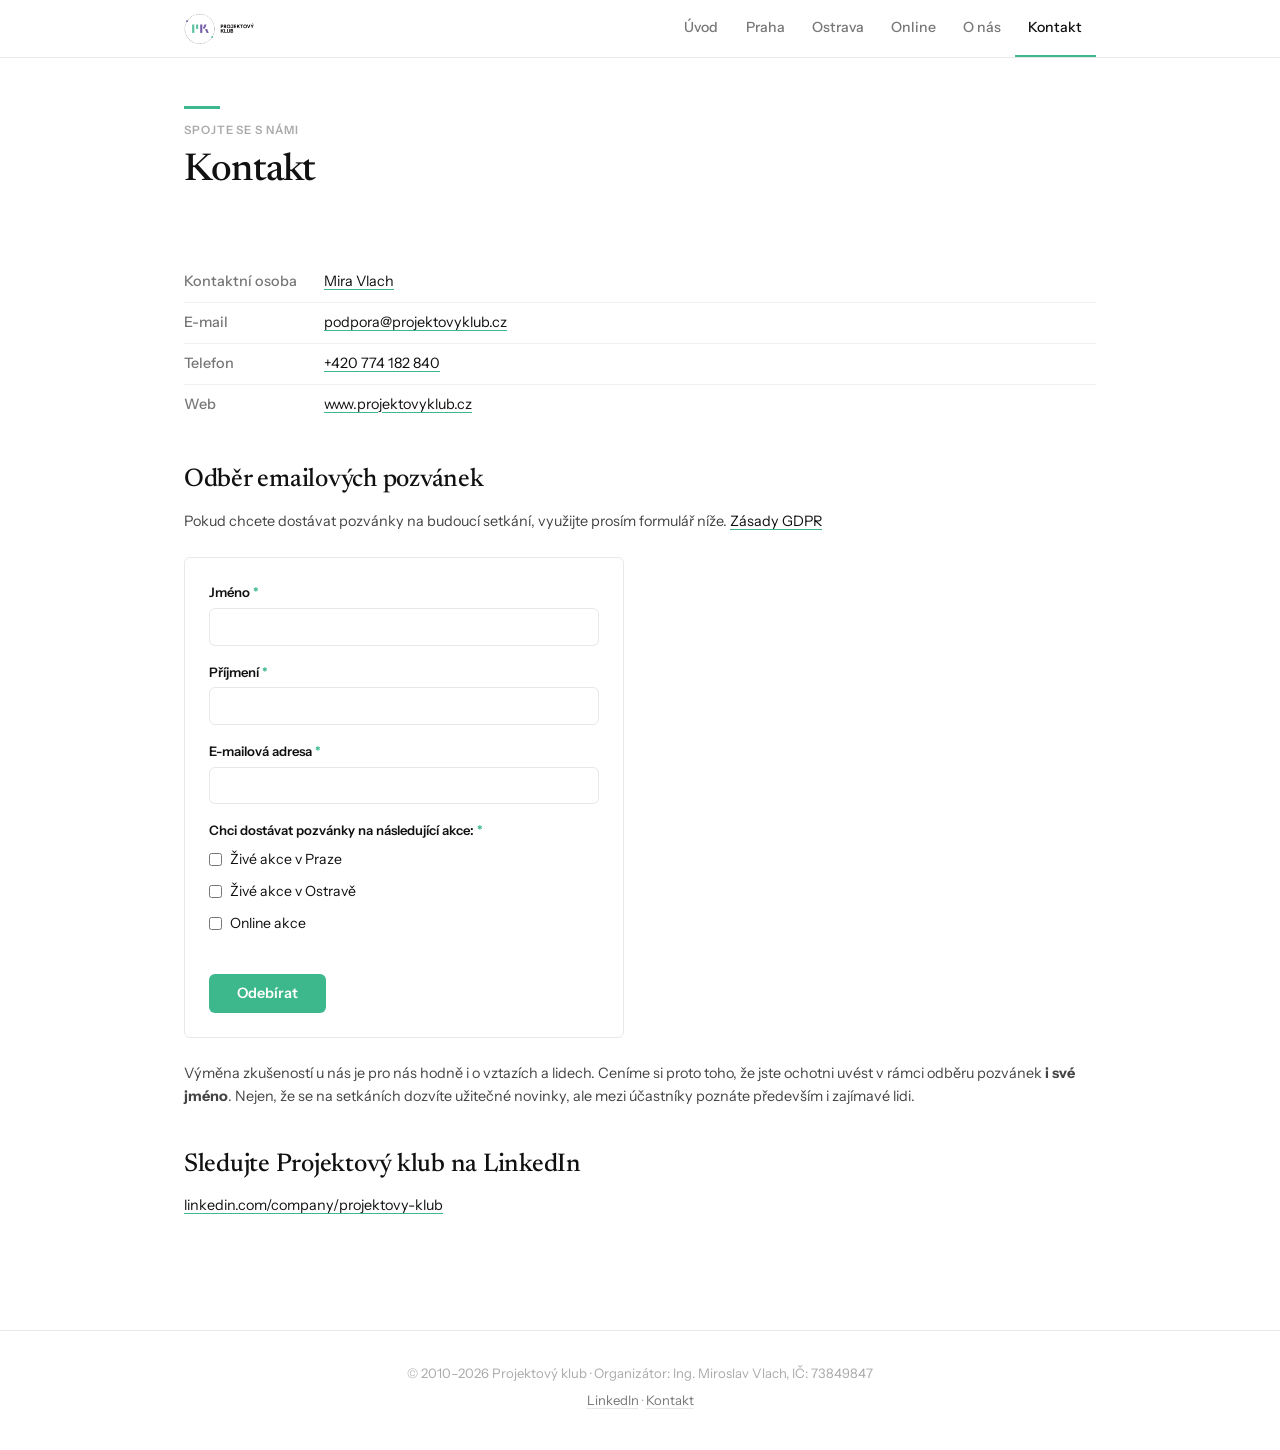
==== kontakt.html @ b67f93e4 "Kompletní redesign webu — editorial minimalist styl Nový designový systém: černobílý základ, barvy z" ====
<!DOCTYPE html>
<html lang="cs">
<head>
  <meta charset="UTF-8">
  <meta name="viewport" content="width=device-width, initial-scale=1.0">
  <title>Kontakt — Projektový klub</title>
  <meta name="description" content="Kontaktní údaje Projektového klubu. Odběr emailových pozvánek na setkání.">
  <link href="https://fonts.googleapis.com/css2?family=Instrument+Sans:wght@400;500;600;700&family=Newsreader:opsz,wght@6..72,400;6..72,500;6..72,600&display=swap" rel="stylesheet">
  <link rel="stylesheet" href="css/style.css">
</head>
<body>

  <header class="site-header">
    <div class="header-inner">
      <a href="index.html" class="site-logo"><img src="img/logo-basic-PK-min.png" alt="Projektový klub" height="32"></a>
      <button class="nav-toggle" aria-label="Menu">
        <span></span><span></span><span></span>
      </button>
      <nav class="main-nav">
        <ul>
          <li><a href="index.html">Úvod</a></li>
          <li><a href="praha.html">Praha</a></li>
          <li><a href="ostrava.html">Ostrava</a></li>
          <li><a href="online.html">Online</a></li>
          <li><a href="o-nas.html">O nás</a></li>
          <li><a href="kontakt.html" class="active">Kontakt</a></li>
        </ul>
      </nav>
    </div>
  </header>

  <div class="page-header">
    <hr class="accent-line">
    <p class="eyebrow">Spojte se s námi</p>
    <h1>Kontakt</h1>
  </div>

  <main class="content">

    <div class="info-table" style="margin-bottom: 2rem;">
      <div class="info-row">
        <span class="info-label">Kontaktní osoba</span>
        <span class="info-value"><a href="http://www.skolenipm.cz/" target="_blank" rel="noopener">Mira Vlach</a></span>
      </div>
      <div class="info-row">
        <span class="info-label">E-mail</span>
        <span class="info-value"><a href="mailto:podpora@projektovyklub.cz">podpora@projektovyklub.cz</a></span>
      </div>
      <div class="info-row">
        <span class="info-label">Telefon</span>
        <span class="info-value"><a href="tel:+420774182840">+420 774 182 840</a></span>
      </div>
      <div class="info-row">
        <span class="info-label">Web</span>
        <span class="info-value"><a href="https://www.projektovyklub.cz" target="_blank" rel="noopener">www.projektovyklub.cz</a></span>
      </div>
    </div>

    <h2>Odběr emailových pozvánek</h2>

    <p>Pokud chcete dostávat pozvánky na budoucí setkání, využijte prosím formulář níže. <a href="https://docs.google.com/document/d/1GPNy4386yZ_0MS69yGr_9smS4S6Z56MGbb0OvNmY8_Q/edit?usp=sharing" target="_blank" rel="noopener">Zásady GDPR</a></p>

    <!-- SmartEmailing formulář -->
    <div class="form-wrapper">
      <form
        method="post"
        id="se-webform-1"
        class="se-webform-1 se-webform"
        action="https://app.smartemailing.cz/public/web-forms-v2/display-form/676293-pz82grjhw5m6copas0gkx02xqtptvxxocfm0b859zkbeqabinp8morokcibjm8idnpuqn9nham2w5znbnmkomrtr8qu48ud4qznc"
      >
        <div class="se-webform-inner">
          <div class="se-body">
            <ul>
              <li>
                <label for="frm-webFormHtmlRenderer-webFormForm-fields-df_name" class="se-label se-required">Jméno</label>
                <input type="text" name="fields[df_name]" id="frm-webFormHtmlRenderer-webFormForm-fields-df_name" required data-nette-rules='[{"op":":filled","msg":"Jméno je povinné pole"}]'>
              </li>
              <li>
                <label for="frm-webFormHtmlRenderer-webFormForm-fields-df_surname" class="se-label se-required">Příjmení</label>
                <input type="text" name="fields[df_surname]" id="frm-webFormHtmlRenderer-webFormForm-fields-df_surname" required data-nette-rules='[{"op":":filled","msg":"Příjmení je povinné pole"}]'>
              </li>
              <li>
                <label for="frm-webFormHtmlRenderer-webFormForm-fields-df_emailaddress" class="se-label se-required">E-mailová adresa</label>
                <input type="email" name="fields[df_emailaddress]" data-emailaddress="1" id="frm-webFormHtmlRenderer-webFormForm-fields-df_emailaddress" required data-nette-rules='[{"op":":filled","msg":"E-mailová adresa je povinné pole."},{"op":":email","msg":"E-mailová adresa je povinné pole."}]'>
              </li>
              <li>
                <label class="se-label se-required">Chci dostávat pozvánky na následující akce:</label>
                <label for="frm-webFormHtmlRenderer-webFormForm-fields-cf_1-1" class="se-checkbox">
                  <input type="checkbox" name="fields[cf_1][]" id="frm-webFormHtmlRenderer-webFormForm-fields-cf_1-1" value="1">
                  Živé akce v Praze
                </label>
                <label for="frm-webFormHtmlRenderer-webFormForm-fields-cf_1-4" class="se-checkbox">
                  <input type="checkbox" name="fields[cf_1][]" id="frm-webFormHtmlRenderer-webFormForm-fields-cf_1-4" value="4">
                  Živé akce v Ostravě
                </label>
                <label for="frm-webFormHtmlRenderer-webFormForm-fields-cf_1-7" class="se-checkbox">
                  <input type="checkbox" name="fields[cf_1][]" id="frm-webFormHtmlRenderer-webFormForm-fields-cf_1-7" value="7">
                  Online akce
                </label>
              </li>
            </ul>
          </div>
          <div class="se-submit">
            <button type="submit" name="_submit" value="Odebírat">Odebírat</button>
          </div>
        </div>
        <input type="hidden" name="referrer" id="se-ref-field-id" value="">
        <input type="hidden" name="sessionid" id="se-sessionid-field" value="">
        <input type="hidden" name="sessionUid" id="se-sessionUid-field" value="">
        <input type="hidden" name="_do" value="webFormHtmlRenderer-webFormForm-submit">
      </form>
    </div>

    <!-- SmartEmailing JS pro validaci a autocomplete emailu -->
    <script>
      var __awaiter = (this && this.__awaiter) || function (thisArg, _arguments, P, generator) {
        function adopt(value) { return value instanceof P ? value : new P(function (resolve) { resolve(value); }); }
        return new (P || (P = Promise))(function (resolve, reject) {
          function fulfilled(value) { try { step(generator.next(value)); } catch (e) { reject(e); } }
          function rejected(value) { try { step(generator["throw"](value)); } catch (e) { reject(e); } }
          function step(result) { result.done ? resolve(result.value) : adopt(result.value).then(fulfilled, rejected); }
          step((generator = generator.apply(thisArg, _arguments || [])).next());
        });
      };

      // Referrer tracking
      (function() {
        var refField = document.getElementById('se-ref-field-id');
        if (refField) refField.value = document.referrer || '';
      })();
    </script>

    <p>Výměna zkušeností u nás je pro nás hodně i o vztazích a lidech. Ceníme si proto toho, že jste ochotni uvést v rámci odběru pozvánek <strong>i své jméno</strong>. Nejen, že se na setkáních dozvíte užitečné novinky, ale mezi účastníky poznáte především i zajímavé lidi.</p>

    <h2>Sledujte Projektový klub na LinkedIn</h2>
    <p><a href="https://www.linkedin.com/company/projektovy-klub/" target="_blank" rel="noopener">linkedin.com/company/projektovy-klub</a></p>

  </main>

  <footer class="site-footer">
    <div class="footer-inner">
      <p>&copy; 2010–2026 Projektový klub · Organizátor: Ing. Miroslav Vlach, IČ: 73849847</p>
      <p><a href="https://www.linkedin.com/company/projektovy-klub/" target="_blank" rel="noopener">LinkedIn</a> · <a href="kontakt.html">Kontakt</a></p>
    </div>
  </footer>

  <script src="js/main.js"></script>
</body>
</html>
---- css/style.css ----
/* ============================================
   PROJEKTOVÝ KLUB — Editorial Minimalist Design
   Černobílý základ, barvy z loga jako střídmé akcenty
   ============================================ */

/* --- CSS Variables --- */
:root {
  --teal: #3DB88C;
  --teal-light: #E1F5EE;
  --teal-dark: #085041;
  --purple: #7B6BAA;
  --purple-light: #F5F4FA;
  --purple-dark: #3C3489;
  --ink: #111;
  --ink-mid: #444;
  --ink-soft: #777;
  --ink-faint: #aaa;
  --border: #e8e8e8;
  --border-light: #f2f2f2;
  --surface: #fafafa;
  --white: #fff;
  --font-body: 'Instrument Sans', sans-serif;
  --font-display: 'Newsreader', serif;
  --max-width: 960px;
  --radius: 6px;
  --transition: 0.2s ease;
}

/* --- Reset & Base --- */
*, *::before, *::after { box-sizing: border-box; margin: 0; padding: 0; }

html {
  scroll-behavior: smooth;
  -webkit-font-smoothing: antialiased;
}

body {
  font-family: var(--font-body);
  font-size: 16px;
  line-height: 1.65;
  color: var(--ink-mid);
  background: var(--white);
}

a {
  color: var(--ink);
  text-decoration: underline;
  text-decoration-color: var(--teal);
  text-underline-offset: 3px;
  transition: color var(--transition);
}
a:hover { color: var(--teal-dark); }

img { max-width: 100%; height: auto; display: block; }

/* --- Header / Nav --- */
.site-header {
  background: var(--white);
  position: sticky;
  top: 0;
  z-index: 100;
  border-bottom: 1px solid var(--border);
}

.header-inner {
  max-width: var(--max-width);
  margin: 0 auto;
  padding: 0 1.5rem;
  display: flex;
  align-items: center;
  justify-content: space-between;
  gap: 1rem;
}

.site-logo {
  text-decoration: none;
  padding: 0.75rem 0;
  display: flex;
  align-items: center;
}
.site-logo img { height: 32px; width: auto; }
.site-logo:hover { text-decoration: none; }

/* Hamburger */
.nav-toggle {
  display: none;
  background: none;
  border: none;
  cursor: pointer;
  padding: 0.5rem;
}
.nav-toggle span {
  display: block;
  width: 22px;
  height: 2px;
  background: var(--ink);
  margin: 5px 0;
  border-radius: 2px;
  transition: transform 0.3s ease, opacity 0.3s ease;
}
.nav-toggle.open span:nth-child(1) {
  transform: translateY(7px) rotate(45deg);
}
.nav-toggle.open span:nth-child(2) {
  opacity: 0;
}
.nav-toggle.open span:nth-child(3) {
  transform: translateY(-7px) rotate(-45deg);
}

.main-nav ul {
  list-style: none;
  display: flex;
  gap: 0;
}

.main-nav a {
  display: block;
  padding: 1rem 0.85rem;
  color: var(--ink-soft);
  font-size: 0.88rem;
  font-weight: 500;
  text-decoration: none;
  transition: color var(--transition), background var(--transition);
  border-bottom: 2px solid transparent;
}
.main-nav a:hover {
  color: var(--ink);
  background: var(--surface);
  text-decoration: none;
}
.main-nav a.active {
  color: var(--ink);
  border-bottom-color: var(--teal);
  text-decoration: none;
}

/* --- Page Header (replaces hero) --- */
.page-header {
  max-width: var(--max-width);
  margin: 0 auto;
  padding: 3rem 1.5rem 0;
}

.eyebrow {
  font-size: 0.72rem;
  text-transform: uppercase;
  letter-spacing: 0.08em;
  color: var(--ink-faint);
  font-weight: 600;
  margin-bottom: 0.5rem;
}

.page-header h1 {
  font-family: var(--font-display);
  font-size: 2.4rem;
  font-weight: 500;
  letter-spacing: -0.02em;
  color: var(--ink);
  line-height: 1.2;
  margin-bottom: 0.75rem;
}

.page-header .lede {
  font-size: 1.05rem;
  color: var(--ink-mid);
  line-height: 1.6;
  max-width: 680px;
  margin-bottom: 1.5rem;
}

/* --- Teal accent line --- */
.accent-line {
  width: 36px;
  height: 3px;
  background: var(--teal);
  margin-bottom: 0.75rem;
  border: none;
}

/* --- Chips / Badges --- */
.chips {
  display: flex;
  flex-wrap: wrap;
  gap: 0.5rem;
  margin-bottom: 2rem;
}

.chip {
  display: inline-block;
  padding: 0.35rem 0.85rem;
  font-size: 0.8rem;
  font-weight: 600;
  border-radius: 100px;
}

.chip-dark {
  background: var(--ink);
  color: var(--white);
}

.chip-outline {
  border: 1px solid var(--border);
  color: var(--ink-mid);
}

.chip-teal {
  border: 1px solid var(--teal);
  color: var(--teal-dark);
  background: var(--teal-light);
}

/* --- Buttons --- */
.btn {
  display: inline-block;
  padding: 0.7rem 1.75rem;
  border-radius: var(--radius);
  font-weight: 600;
  font-size: 0.9rem;
  text-decoration: none;
  transition: all var(--transition);
  cursor: pointer;
  border: none;
}

.btn-primary {
  background: var(--teal);
  color: var(--white);
}
.btn-primary:hover {
  background: var(--teal-dark);
  color: var(--white);
  text-decoration: none;
  transform: translateY(-1px);
}

/* --- Main Content Area --- */
.content {
  max-width: var(--max-width);
  margin: 0 auto;
  padding: 2.5rem 1.5rem 3rem;
}

/* --- Section Label --- */
.section-label {
  font-size: 0.72rem;
  text-transform: uppercase;
  letter-spacing: 0.08em;
  color: var(--ink-faint);
  font-weight: 600;
  margin-bottom: 1rem;
  padding-top: 2rem;
  border-top: 1px solid var(--border-light);
}
.section-label:first-child { border-top: none; padding-top: 0; }

/* --- Section Titles --- */
.content h2 {
  font-family: var(--font-display);
  font-size: 1.6rem;
  font-weight: 500;
  color: var(--ink);
  margin: 2.5rem 0 0.75rem;
  line-height: 1.3;
  letter-spacing: -0.01em;
}
.content h2:first-child { margin-top: 0; }

.content h3 {
  font-size: 1rem;
  font-weight: 700;
  color: var(--ink);
  margin: 1.5rem 0 0.5rem;
}

/* --- Paragraphs, Lists --- */
.content p {
  margin-bottom: 1rem;
  font-size: 0.9rem;
}

.content ul, .content ol {
  margin: 0 0 1.25rem 1.5rem;
  font-size: 0.9rem;
}
.content li {
  margin-bottom: 0.35rem;
}

/* --- Cards / Boxes --- */
.card {
  background: var(--surface);
  border-radius: var(--radius);
  padding: 1.75rem;
  border: 1px solid var(--border);
  margin-bottom: 1.5rem;
}

.card h3 { margin-top: 0; }

/* --- Speaker Cards --- */
.speakers-grid {
  display: grid;
  grid-template-columns: repeat(auto-fit, minmax(280px, 1fr));
  gap: 1rem;
  margin: 1rem 0 0;
}

.speaker-card {
  background: var(--surface);
  border-left: 3px solid var(--border);
  padding: 1.25rem 1.5rem;
  border-radius: 0 var(--radius) var(--radius) 0;
  transition: border-color var(--transition);
}
.speaker-card:hover { border-left-color: var(--teal); }
.speaker-card.purple:hover { border-left-color: var(--purple); }

.speaker-card .speaker-name {
  font-weight: 700;
  font-size: 0.95rem;
  color: var(--ink);
  margin-bottom: 0.15rem;
}

.speaker-card .speaker-role {
  font-size: 0.82rem;
  color: var(--ink-soft);
  margin-bottom: 0.5rem;
}

.speaker-card .speaker-talk {
  font-family: var(--font-display);
  font-style: italic;
  font-size: 0.9rem;
  color: var(--ink-mid);
}

/* --- Program Steps --- */
.program-list {
  list-style: none;
  margin: 1rem 0 0;
  padding: 0;
}

.program-list li {
  padding: 0.5rem 0;
  padding-left: 1.25rem;
  position: relative;
  font-size: 0.9rem;
  border-bottom: 1px solid var(--border-light);
}
.program-list li:last-child { border-bottom: none; }

.program-list li::before {
  content: '';
  position: absolute;
  left: 0;
  top: 0.85rem;
  width: 8px;
  height: 8px;
  border-radius: 50%;
  background: var(--teal);
}
.program-list li.purple::before { background: var(--purple); }
.program-list li.gray::before { background: var(--ink-faint); }

/* --- Topic Tags --- */
.topic-tags {
  display: flex;
  flex-wrap: wrap;
  gap: 0.4rem;
  margin: 1rem 0 0;
}

.topic-tag {
  background: var(--surface);
  border: 1px solid var(--border-light);
  color: var(--ink-mid);
  padding: 0.3rem 0.75rem;
  border-radius: 100px;
  font-size: 0.8rem;
}

/* --- Info Table --- */
.info-table {
  margin: 1rem 0 0;
}

.info-table .info-row {
  display: flex;
  padding: 0.5rem 0;
  border-bottom: 1px solid var(--border-light);
  font-size: 0.9rem;
}
.info-table .info-row:last-child { border-bottom: none; }

.info-row .info-label {
  width: 140px;
  flex-shrink: 0;
  color: var(--ink-soft);
  font-weight: 500;
}

.info-row .info-value {
  color: var(--ink);
}

/* --- Medailonek (bio) --- */
.bio { margin: 1rem 0; }

.bio-name {
  font-weight: 700;
  font-size: 0.95rem;
  color: var(--ink);
  margin-bottom: 0.25rem;
  padding-left: 1rem;
  position: relative;
}
.bio-name::before {
  content: '';
  position: absolute;
  left: 0;
  top: 0.35rem;
  width: 6px;
  height: 6px;
  border-radius: 50%;
  background: var(--teal);
}
.bio-name.purple::before { background: var(--purple); }

.bio p {
  font-size: 0.88rem;
  color: var(--ink-mid);
}

/* --- CTA Block (dark registration) --- */
.cta-block {
  background: var(--ink);
  color: var(--white);
  padding: 2rem;
  border-radius: var(--radius);
  margin: 2rem 0;
}

.cta-block h3 {
  color: var(--white);
  margin-top: 0;
  margin-bottom: 0.5rem;
}

.cta-block p {
  color: rgba(255,255,255,0.75);
  font-size: 0.9rem;
}

.cta-block .btn-primary {
  margin-top: 0.5rem;
}

.cta-signature {
  margin-top: 1.5rem;
  padding-top: 1rem;
  border-top: 1px solid rgba(255,255,255,0.15);
  font-size: 0.88rem;
  color: rgba(255,255,255,0.6);
}
.cta-signature strong { color: var(--white); }

/* --- Benefits Grid (homepage) --- */
.benefits-grid {
  display: grid;
  grid-template-columns: repeat(auto-fit, minmax(220px, 1fr));
  gap: 1rem;
  margin: 1.5rem 0;
}

.benefit-item {
  background: var(--surface);
  border-radius: var(--radius);
  padding: 1.25rem;
  border: 1px solid var(--border);
  border-top: 3px solid var(--teal);
}

.benefit-item h3 {
  font-size: 0.95rem;
  margin: 0 0 0.35rem;
  color: var(--ink);
}

.benefit-item p {
  font-size: 0.85rem;
  color: var(--ink-soft);
  margin: 0;
}

/* --- Upcoming Events (homepage) --- */
.events-list {
  margin: 1.5rem 0;
}

.event-item {
  display: flex;
  gap: 1rem;
  padding: 1rem 0;
  border-bottom: 1px solid var(--border-light);
  align-items: flex-start;
}
.event-item:last-child { border-bottom: none; }

.event-badge {
  flex-shrink: 0;
  padding: 0.3rem 0.75rem;
  border-radius: 100px;
  font-size: 0.75rem;
  font-weight: 700;
  text-transform: uppercase;
  letter-spacing: 0.05em;
}

.event-badge.online {
  background: var(--teal-light);
  color: var(--teal-dark);
}
.event-badge.praha {
  background: var(--purple-light);
  color: var(--purple-dark);
}
.event-badge.ostrava {
  background: var(--surface);
  color: var(--ink-mid);
  border: 1px solid var(--border);
}

.event-detail h3 {
  font-size: 0.95rem;
  margin: 0 0 0.15rem;
  font-weight: 600;
}
.event-detail h3 a {
  text-decoration-color: var(--teal);
}
.event-detail p {
  font-size: 0.85rem;
  color: var(--ink-soft);
  margin: 0;
}

/* --- Highlight Box --- */
.highlight-box {
  background: var(--white);
  border-left: 3px solid var(--teal);
  padding: 1.25rem 1.5rem;
  border-radius: 0 var(--radius) var(--radius) 0;
  margin: 1.5rem 0;
  border: 1px solid var(--border);
  border-left: 3px solid var(--teal);
}

/* --- Contact Info --- */
.contact-grid {
  display: grid;
  grid-template-columns: auto 1fr;
  gap: 0.5rem 1.5rem;
}
.contact-label {
  font-weight: 600;
  color: var(--ink-soft);
  font-size: 0.9rem;
}

/* --- SmartEmailing Form Wrapper --- */
.form-wrapper {
  max-width: 440px;
  margin: 1.5rem 0;
}

.form-wrapper .se-webform {
  background: var(--white);
  border: 1px solid var(--border);
  border-radius: var(--radius);
  font-family: var(--font-body);
  padding: 0;
  width: 100% !important;
}

.form-wrapper .se-webform .se-body ul {
  list-style: none;
  margin: 0;
  padding: 1rem 1.5rem;
}

.form-wrapper .se-webform .se-body ul li {
  margin: 0;
  padding: 0.5rem 0;
}

.form-wrapper .se-webform .se-body ul li label {
  display: block;
  font-size: 0.82rem;
  font-weight: 600;
  color: var(--ink);
  margin-bottom: 0.25rem;
}

.form-wrapper .se-webform .se-body ul li label.se-required::after {
  content: " *";
  color: var(--teal);
}

.form-wrapper .se-webform .se-body ul li label.se-checkbox {
  font-weight: 400;
  font-size: 0.88rem;
  display: flex;
  align-items: center;
  gap: 0.5rem;
  cursor: pointer;
  padding: 0.15rem 0;
}

.form-wrapper .se-webform .se-body ul li label.se-checkbox input {
  margin: 0;
}

.form-wrapper .se-webform .se-body ul li input[type="text"],
.form-wrapper .se-webform .se-body ul li input[type="email"] {
  width: 100%;
  padding: 0.55rem 0.75rem;
  font-size: 0.9rem;
  font-family: var(--font-body);
  border: 1px solid var(--border);
  border-radius: var(--radius);
  background: var(--white);
  color: var(--ink);
  transition: border-color var(--transition), box-shadow var(--transition);
}

.form-wrapper .se-webform .se-body ul li input[type="text"]:focus,
.form-wrapper .se-webform .se-body ul li input[type="email"]:focus {
  outline: none;
  border-color: var(--teal);
  box-shadow: 0 0 0 3px rgba(61, 184, 140, 0.12);
}

.form-wrapper .se-submit {
  padding: 0.5rem 1.5rem 1.5rem;
  text-align: left;
}

.form-wrapper .se-submit button {
  background: var(--teal);
  color: var(--white);
  border: none;
  border-radius: var(--radius);
  font-family: var(--font-body);
  font-weight: 600;
  font-size: 0.9rem;
  padding: 0.65rem 1.75rem;
  cursor: pointer;
  transition: background var(--transition), transform var(--transition);
}
.form-wrapper .se-submit button:hover {
  background: var(--teal-dark);
  transform: translateY(-1px);
}

/* --- Person Card (medailonek) --- */
.person-card {
  display: flex;
  gap: 1.5rem;
  align-items: flex-start;
  margin: 1.5rem 0;
}

.person-card img {
  width: 100px;
  height: 100px;
  object-fit: cover;
  border-radius: 50%;
  flex-shrink: 0;
  border: 2px solid var(--border);
}

/* --- Gallery Grid --- */
.gallery-grid {
  display: grid;
  grid-template-columns: repeat(auto-fill, minmax(200px, 1fr));
  gap: 0.5rem;
  margin: 1.5rem 0;
}

.gallery-grid img {
  width: 100%;
  height: 180px;
  object-fit: cover;
  border-radius: var(--radius);
  cursor: pointer;
  transition: transform var(--transition), box-shadow var(--transition);
}

.gallery-grid img:hover {
  transform: scale(1.03);
  box-shadow: 0 4px 16px rgba(0,0,0,0.1);
}

/* --- History List --- */
.history-list {
  columns: 1;
  margin: 1rem 0;
}

.history-list li {
  font-size: 0.85rem;
  padding: 0.3rem 0;
  break-inside: avoid;
  color: var(--ink-mid);
}

/* --- No-event card --- */
.no-event {
  background: var(--surface);
  border: 1px solid var(--border);
  border-radius: var(--radius);
  padding: 2rem;
  text-align: center;
  color: var(--ink-soft);
  font-size: 0.9rem;
}

/* --- Footer --- */
.site-footer {
  border-top: 1px solid var(--border);
  padding: 2rem 1.5rem;
  margin-top: 3rem;
  text-align: center;
  font-size: 0.82rem;
  color: var(--ink-faint);
}

.site-footer a {
  color: var(--ink-soft);
  text-decoration-color: var(--border);
}
.site-footer a:hover { color: var(--ink); }

.footer-inner {
  max-width: var(--max-width);
  margin: 0 auto;
}

.footer-inner p {
  margin-bottom: 0.35rem;
}

/* --- Responsive --- */
@media (max-width: 768px) {
  .nav-toggle { display: block; }

  .main-nav {
    display: block;
    max-height: 0;
    overflow: hidden;
    transition: max-height 0.3s ease;
    position: absolute;
    top: 100%;
    left: 0;
    right: 0;
    background: var(--white);
    box-shadow: 0 8px 32px rgba(0,0,0,0.08);
    border-bottom: 1px solid var(--border);
  }
  .main-nav.open { max-height: 400px; }

  .main-nav ul {
    flex-direction: column;
  }
  .main-nav a {
    padding: 0.75rem 1.5rem;
    border-bottom: 1px solid var(--border-light);
  }

  .page-header { padding: 2rem 1.5rem 0; }
  .page-header h1 { font-size: 1.75rem; }

  .content { padding: 1.5rem 1rem 2.5rem; }

  .person-card { flex-direction: column; align-items: center; text-align: center; }

  .speakers-grid { grid-template-columns: 1fr; }

  .info-row .info-label { width: 110px; }

  .chips { gap: 0.35rem; }

  .history-list { columns: 1; }
}

@media (min-width: 900px) {
  .history-list { columns: 2; column-gap: 2rem; }
}

/* --- Utility --- */
.text-center { text-align: center; }
.mt-0 { margin-top: 0; }
.mb-0 { margin-bottom: 0; }
.mb-2 { margin-bottom: 2rem; }
.sr-only {
  position: absolute;
  width: 1px; height: 1px;
  padding: 0; margin: -1px;
  overflow: hidden;
  clip: rect(0,0,0,0);
  border: 0;
}
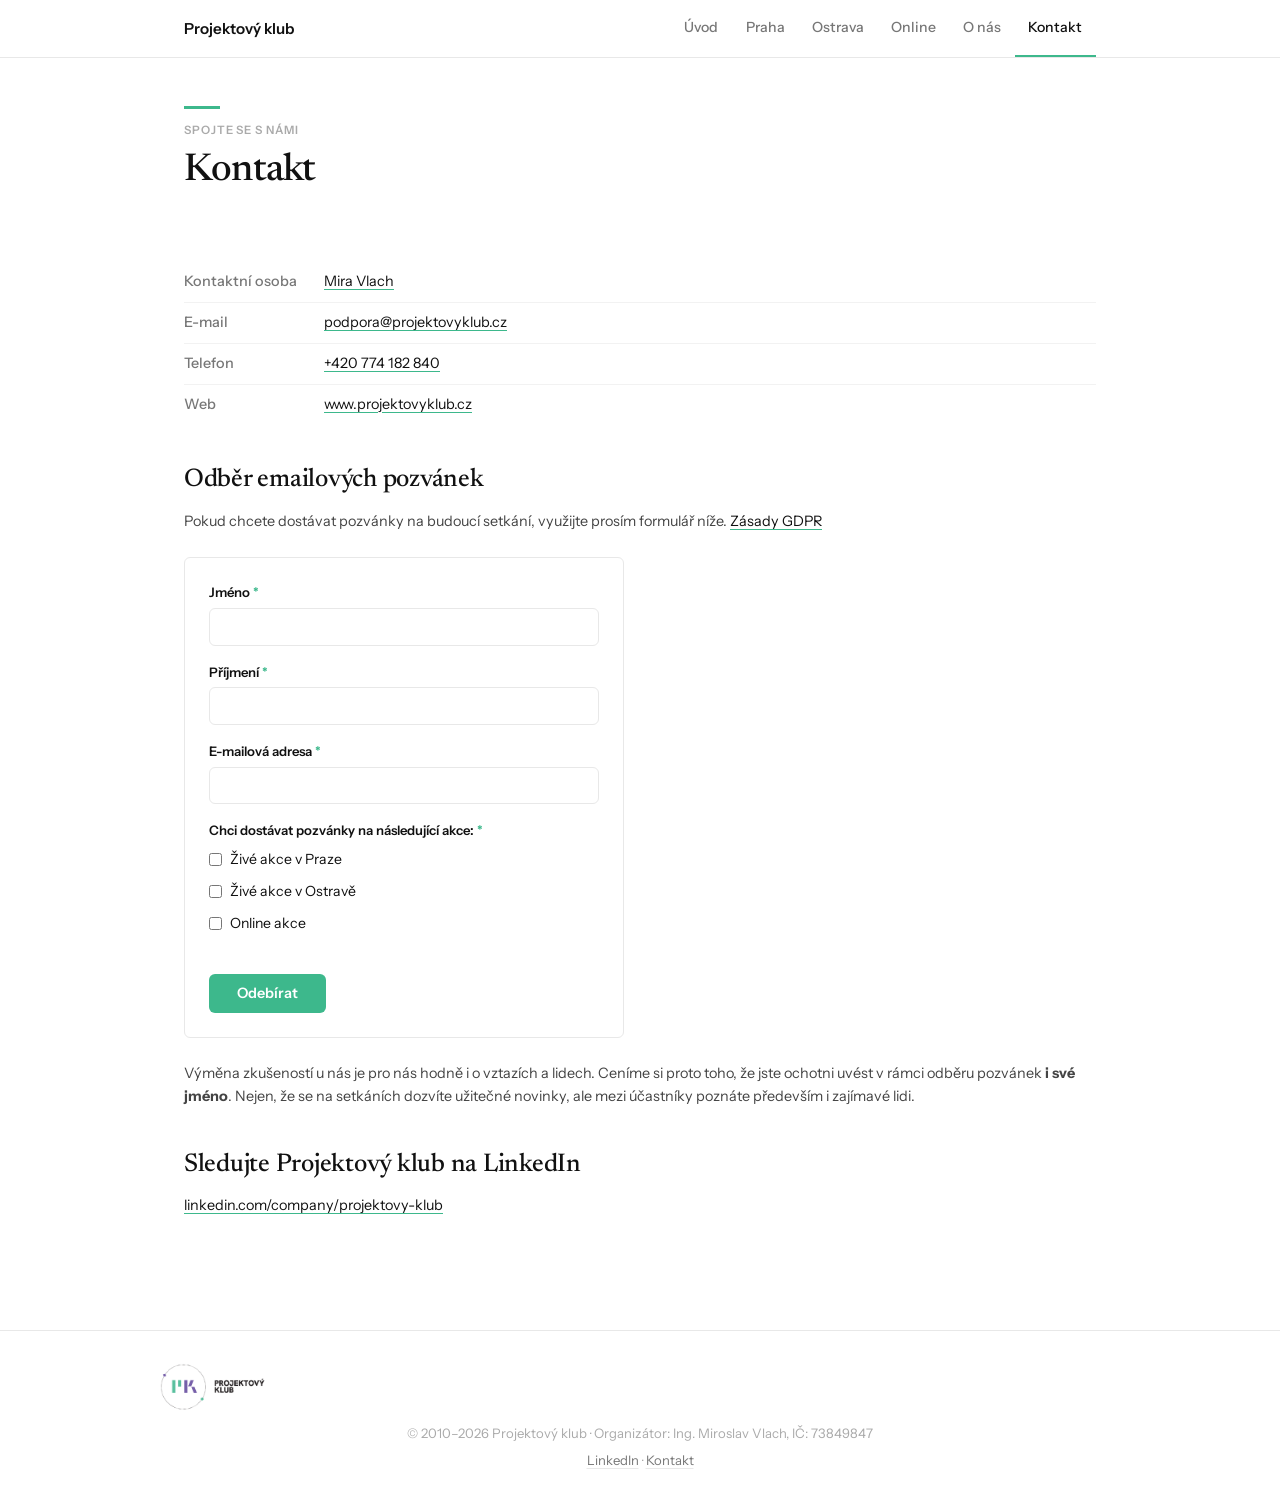
==== commit 543cd0b7: "Textové logo v navigaci, obrázkové logo ve footeru Navigace: nahrazení img tagu za textový odkaz „Pr" ====
--- a/kontakt.html
+++ b/kontakt.html
@@ -5,14 +5,18 @@
   <meta name="viewport" content="width=device-width, initial-scale=1.0">
   <title>Kontakt — Projektový klub</title>
   <meta name="description" content="Kontaktní údaje Projektového klubu. Odběr emailových pozvánek na setkání.">
+  <meta property="og:url" content="https://projektovyklub.cz/kontakt.html">
   <link href="https://fonts.googleapis.com/css2?family=Instrument+Sans:wght@400;500;600;700&family=Newsreader:opsz,wght@6..72,400;6..72,500;6..72,600&display=swap" rel="stylesheet">
+  <link rel="icon" href="img/favicon.ico" sizes="any">
+  <link rel="icon" href="img/favicon-32x32.png" type="image/png" sizes="32x32">
+  <link rel="apple-touch-icon" href="img/apple-touch-icon.png">
   <link rel="stylesheet" href="css/style.css">
 </head>
 <body>
 
   <header class="site-header">
     <div class="header-inner">
-      <a href="index.html" class="site-logo"><img src="img/logo-basic-PK-min.png" alt="Projektový klub" height="32"></a>
+      <a href="index.html" class="site-logo">Projektový klub</a>
       <button class="nav-toggle" aria-label="Menu">
         <span></span><span></span><span></span>
       </button>
@@ -139,6 +143,7 @@
 
   <footer class="site-footer">
     <div class="footer-inner">
+      <img src="img/logo-basic-PK-min.png" alt="Projektový klub" style="height: 48px; margin-bottom: 12px;">
       <p>&copy; 2010–2026 Projektový klub · Organizátor: Ing. Miroslav Vlach, IČ: 73849847</p>
       <p><a href="https://www.linkedin.com/company/projektovy-klub/" target="_blank" rel="noopener">LinkedIn</a> · <a href="kontakt.html">Kontakt</a></p>
     </div>
--- a/css/style.css
+++ b/css/style.css
@@ -74,11 +74,13 @@
 
 .site-logo {
   text-decoration: none;
+  font-weight: 600;
+  font-size: 0.95rem;
+  color: var(--ink);
   padding: 0.75rem 0;
   display: flex;
   align-items: center;
 }
-.site-logo img { height: 32px; width: auto; }
 .site-logo:hover { text-decoration: none; }
 
 /* Hamburger */
@@ -666,20 +668,12 @@
 }
 
 /* --- Person Card (medailonek) --- */
-.person-card {
-  display: flex;
-  gap: 1.5rem;
-  align-items: flex-start;
-  margin: 1.5rem 0;
-}
-
-.person-card img {
-  width: 100px;
-  height: 100px;
-  object-fit: cover;
-  border-radius: 50%;
-  flex-shrink: 0;
-  border: 2px solid var(--border);
+/* --- Photo Mira Vlach --- */
+.photo-mira {
+  display: block;
+  max-width: 300px;
+  margin: 1.5rem auto;
+  border-radius: var(--radius);
 }
 
 /* --- Gallery Grid --- */
@@ -785,7 +779,6 @@
 
   .content { padding: 1.5rem 1rem 2.5rem; }
 
-  .person-card { flex-direction: column; align-items: center; text-align: center; }
 
   .speakers-grid { grid-template-columns: 1fr; }
 
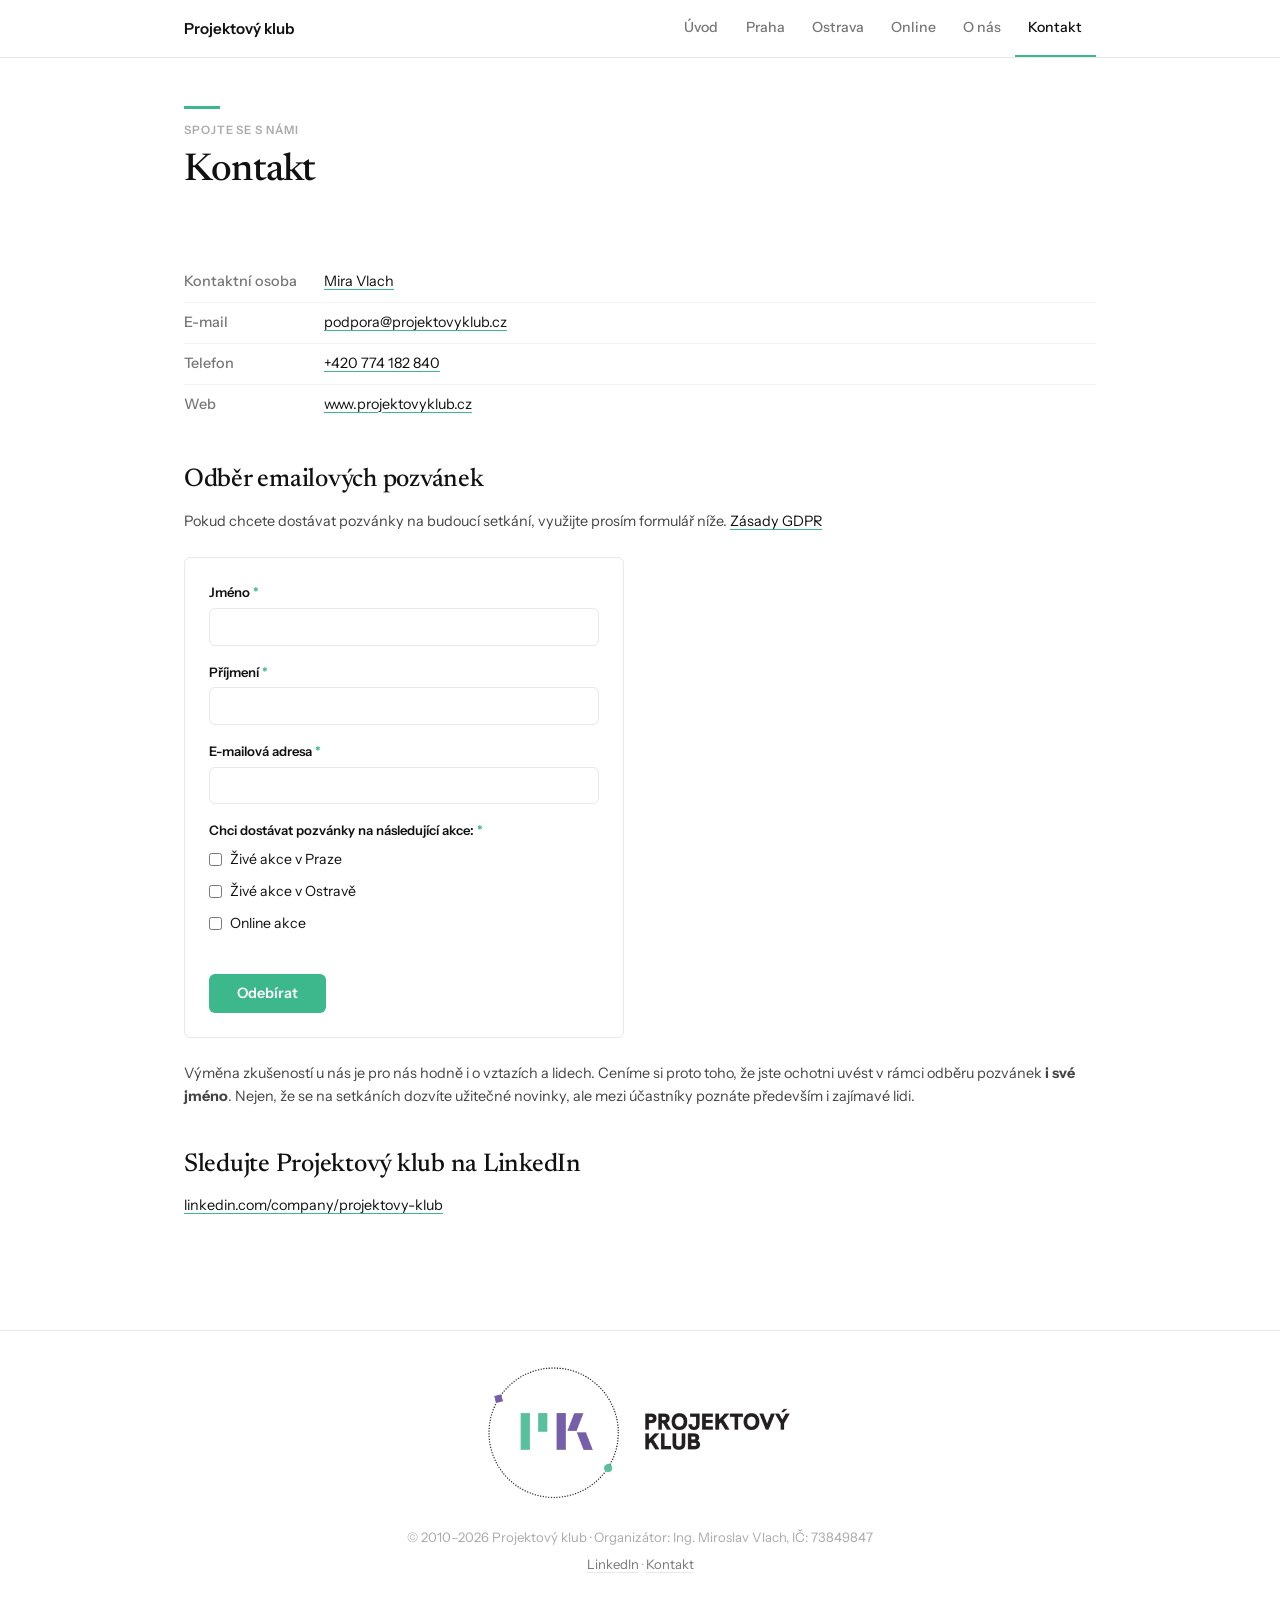
==== commit b215d10b: "Zvětšení a vycentrování loga ve footeru Logo ve footeru zvětšeno na 140px a zarovnáno na střed (disp" ====
--- a/kontakt.html
+++ b/kontakt.html
@@ -143,7 +143,7 @@
 
   <footer class="site-footer">
     <div class="footer-inner">
-      <img src="img/logo-basic-PK-min.png" alt="Projektový klub" style="height: 48px; margin-bottom: 12px;">
+      <img src="img/logo-basic-PK-min.png" alt="Projektový klub" style="height: 140px; display: block; margin: 0 auto 1.5rem;">
       <p>&copy; 2010–2026 Projektový klub · Organizátor: Ing. Miroslav Vlach, IČ: 73849847</p>
       <p><a href="https://www.linkedin.com/company/projektovy-klub/" target="_blank" rel="noopener">LinkedIn</a> · <a href="kontakt.html">Kontakt</a></p>
     </div>
